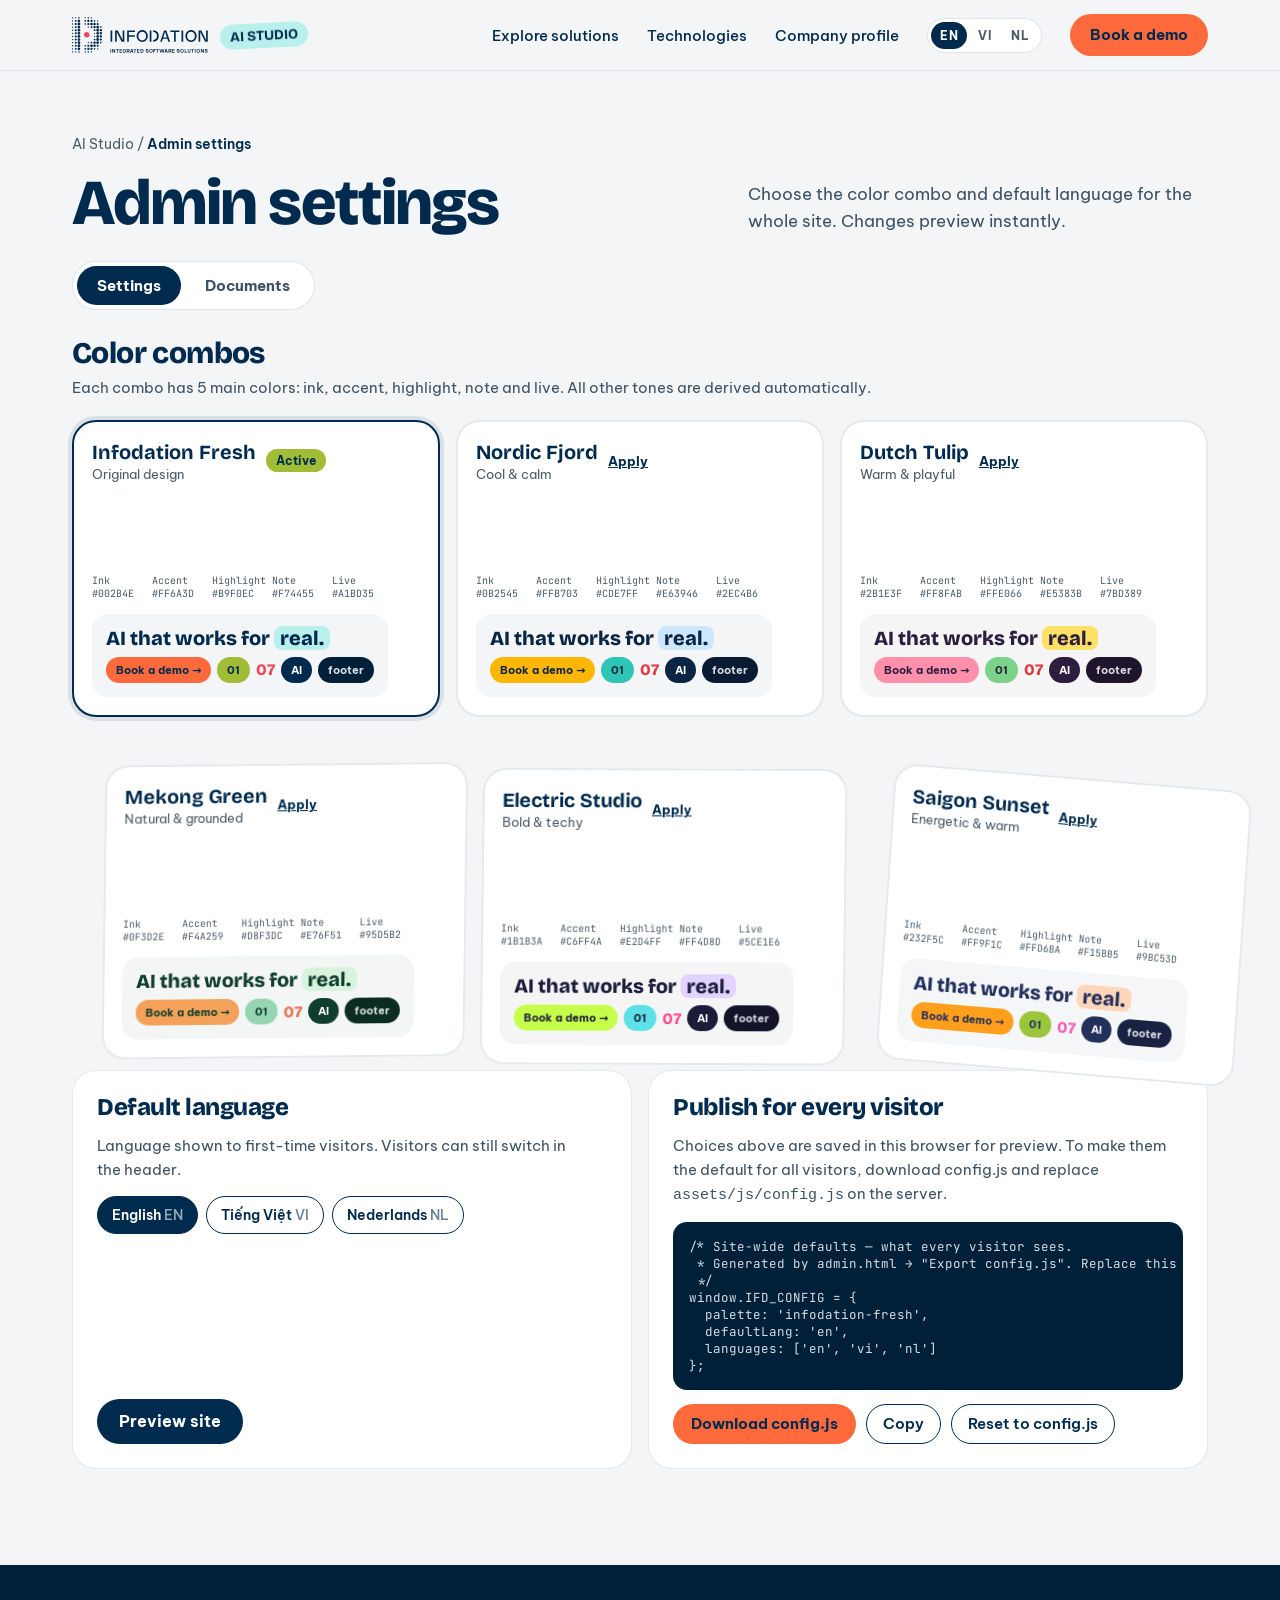
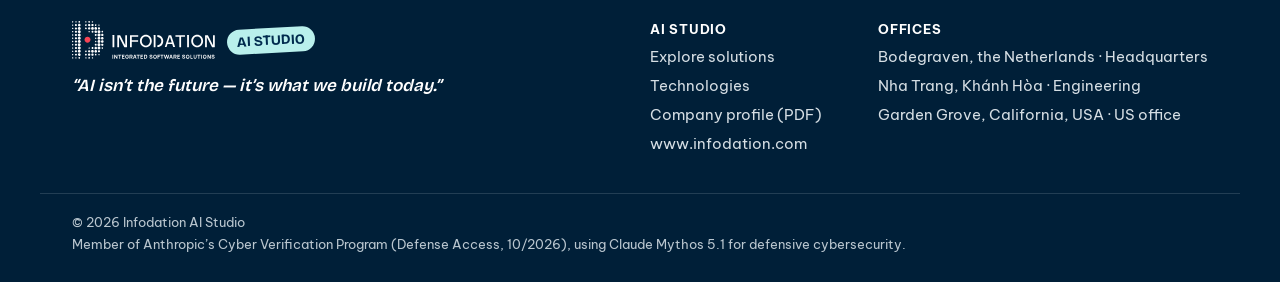
==== admin.html @ 7009d22e "Infodation AI Studio website Static multi-page site built from the Redesign 3 design: home, solution" ====
<!DOCTYPE html>
<html lang="en" data-root="">
<head>
<meta charset="utf-8">
<meta name="viewport" content="width=device-width, initial-scale=1">
<meta name="robots" content="noindex, nofollow">
<title data-i18n="meta.admin">Admin settings — Infodation AI Studio</title>
<link rel="preconnect" href="https://fonts.googleapis.com">
<link rel="preconnect" href="https://fonts.gstatic.com" crossorigin>
<link rel="stylesheet" href="https://fonts.googleapis.com/css2?family=Be+Vietnam+Pro:wght@400;500;600;700&family=Bricolage+Grotesque:opsz,wght@12..96,400;12..96,600;12..96,700;12..96,800&family=JetBrains+Mono:wght@500;700&display=swap">
<link rel="stylesheet" href="assets/css/main.css">
<script src="assets/js/palettes.js"></script>
<script src="assets/js/config.js"></script>
<script src="assets/js/theme.js"></script>
</head>
<body>
<div class="page">
<div data-layout="header"></div>

<main id="main">
<section class="wrap m-head">
  <nav class="crumb" aria-label="Breadcrumb"><a href="index.html">AI Studio</a> / <b data-i18n="admin.crumb"></b></nav>
  <div class="sec-head" style="gap:20px 48px">
    <h1 class="m-h1" data-i18n="admin.title"></h1>
    <p class="lead" style="max-width:460px" data-i18n="admin.lead"></p>
  </div>
  <div class="admin-tabs" role="tablist" data-i18n-attr="aria-label:admin.title">
    <button type="button" role="tab" id="tab-settings" aria-controls="panel-settings" data-tab="settings" data-i18n="admin.tabSettings"></button>
    <button type="button" role="tab" id="tab-documents" aria-controls="panel-documents" data-tab="documents" data-i18n="admin.tabDocs"></button>
  </div>
</section>

<div role="tabpanel" id="panel-settings" aria-labelledby="tab-settings">
<section class="wrap" style="display:flex;flex-direction:column;gap:20px;padding-bottom:40px">
  <div style="display:flex;flex-direction:column;gap:6px">
    <h2 class="h2-sm" style="font-size:30px" data-i18n="admin.palH"></h2>
    <p class="lead" style="font-size:15px" data-i18n="admin.palX"></p>
  </div>
  <div class="admin-grid" role="radiogroup" id="palettes" data-i18n-attr="aria-label:admin.palH"></div>
</section>

<section class="wrap" style="display:grid;grid-template-columns:repeat(auto-fit,minmax(320px,1fr));gap:16px;padding-bottom:96px">
  <div class="admin-box">
    <h2 class="h2-sm" style="font-size:24px" data-i18n="admin.langH"></h2>
    <p class="lead" style="font-size:15px" data-i18n="admin.langX"></p>
    <div class="filters" role="radiogroup" id="langs"></div>
    <a href="index.html" class="btn btn-ink btn-md" style="align-self:flex-start;margin-top:auto" data-i18n="admin.preview"></a>
  </div>
  <div class="admin-box">
    <h2 class="h2-sm" style="font-size:24px" data-i18n="admin.pubH"></h2>
    <p class="lead" style="font-size:15px" data-i18n="admin.pubX"></p>
    <pre id="cfg"></pre>
    <div class="row" style="gap:10px">
      <button type="button" class="btn btn-accent btn-sm" id="dl" data-i18n="admin.download"></button>
      <button type="button" class="btn btn-outline btn-sm" style="padding:10px 16px" id="copy" data-i18n="admin.copy"></button>
      <button type="button" class="btn btn-outline btn-sm" style="padding:10px 16px" id="reset" data-i18n="admin.reset"></button>
    </div>
  </div>
</section>
</div>

<div role="tabpanel" id="panel-documents" aria-labelledby="tab-documents" hidden>
<section class="wrap" style="display:flex;flex-direction:column;gap:20px;padding-bottom:96px">
  <div style="display:flex;flex-wrap:wrap;gap:16px 40px;align-items:flex-end;justify-content:space-between">
    <div style="display:flex;flex-direction:column;gap:6px;flex:1 1 420px">
      <h2 class="h2-sm" style="font-size:30px" data-i18n="admin.docsH"></h2>
      <p class="lead" style="font-size:15px" data-i18n="admin.docsX"></p>
    </div>
    <div class="admin-key">
      <label><span data-i18n="admin.keyL"></span><input type="password" id="admin-key" autocomplete="off" data-i18n-attr="placeholder:admin.keyHelp"></label>
      <span class="key-status" id="srv-status" role="status" aria-live="polite"></span>
    </div>
  </div>
  <div class="doc-groups" id="doc-groups"></div>
</section>
</div>
</main>

<div data-layout="footer"></div>
<div class="toast" id="toast" role="status" aria-live="polite"></div>
</div>

<script src="assets/js/i18n/en.js"></script>
<script src="assets/js/i18n/vi.js"></script>
<script src="assets/js/i18n/nl.js"></script>
<script src="assets/js/i18n.js"></script>
<script src="assets/js/data/solutions.js"></script>
<script src="assets/js/docs.js"></script>
<script src="assets/js/layout.js"></script>
<script src="assets/js/motion.js"></script>
<script src="assets/js/pages/admin.js"></script>
<script src="assets/js/pages/admin-docs.js"></script>
<script src="assets/js/app.js"></script>
</body>
</html>
---- assets/css/main.css ----
/* Infodation AI Studio — styles transcribed from "Redesign 3".
 * Colors come from CSS variables set by theme.js (defaults below = original design).
 */
:root {
  --ink: #002B4E; --ink-rgb: 0,43,78; --accent: #FF6A3D; --pop: #B9F0EC; --note: #F74455; --live: #A1BD35;
  --bg: #F3F5F7; --surface: #FFFFFF; --ink-deep: #001F38;
  --text-2: #3D5263; --text-3: #4A5B68; --pop-text: #24485F;
  --on-ink-1: #D5DEE4; --on-ink-2: #C9D3DA; --on-ink-3: #B9C6CF; --chip: #E6EBEF; --client: #5A6B78;
  --line: rgba(var(--ink-rgb), .10);
  --line-2: rgba(var(--ink-rgb), .12);
  --line-3: rgba(var(--ink-rgb), .08);
  --shadow: 0 18px 40px rgba(var(--ink-rgb), .14);
  /* blueprint (solution pages) */
  --bp: #0E1A27; --bp-2: #13202E; --bp-text: #EAF0F6; --bp-m1: #C3CFDB; --bp-m2: #A7B6C6; --bp-m3: #7F93A8;
  --amber: #F5B13D; --blue: #3D63FF; --rust: #C2451F; --bp-grid: rgba(140,175,220,.07); --bp-line: rgba(140,175,220,.28);
  --f-display: 'Bricolage Grotesque', system-ui, sans-serif;
  --f-body: 'Be Vietnam Pro', system-ui, sans-serif;
  --f-mono: 'JetBrains Mono', ui-monospace, monospace;
}

*, *::before, *::after { box-sizing: border-box; }
html { scroll-behavior: smooth; -webkit-text-size-adjust: 100%; }
body { margin: 0; background: var(--bg); color: var(--ink); font-family: var(--f-body); min-height: 100vh; }
body.bp-page { background: var(--bp); }
img { max-width: 100%; }
[hidden] { display: none !important; }
[id] { scroll-margin-top: 88px; }
h1, h2, h3 { text-wrap: balance; }
p, span, strong, li { text-wrap: pretty; }
a { color: var(--ink); }
a:hover { color: var(--ink-deep); }
a:focus-visible, button:focus-visible, input:focus-visible, select:focus-visible, textarea:focus-visible {
  outline: 2.5px solid var(--accent); outline-offset: 3px; border-radius: 10px;
}
.sr-only { position: absolute; width: 1px; height: 1px; overflow: hidden; clip: rect(0 0 0 0); white-space: nowrap; }
.skip { position: absolute; left: 16px; top: -60px; z-index: 100; background: var(--accent); color: var(--ink); padding: 10px 16px; border-radius: 999px; font-weight: 700; text-decoration: none; }
.skip:focus { top: 12px; }

.page { font-family: var(--f-body); color: var(--ink); background: var(--bg); min-height: 100vh; overflow-x: clip; }
.wrap { max-width: 1200px; margin: 0 auto; padding-left: 32px; padding-right: 32px; }
.display { font-family: var(--f-display); }
.mono { font-family: var(--f-mono); }

/* ---------- type ---------- */
.h1 { margin: 0; font-family: var(--f-display); font-weight: 800; font-size: clamp(42px, 5.2vw, 66px); line-height: 1; letter-spacing: -.03em; }
.h2 { margin: 0; font-family: var(--f-display); font-weight: 800; font-size: clamp(34px, 4vw, 52px); line-height: 1.04; letter-spacing: -.025em; }
.h2-sm { margin: 0; font-family: var(--f-display); font-weight: 800; font-size: clamp(30px, 3.4vw, 44px); line-height: 1.06; letter-spacing: -.02em; }
.lead { margin: 0; font-size: 17px; line-height: 1.6; color: var(--text-2); }
.eyebrow { font-size: 13px; font-weight: 700; letter-spacing: .08em; text-transform: uppercase; color: var(--text-3); }
.hl { background: var(--pop); padding: 0 10px; border-radius: 12px; -webkit-box-decoration-break: clone; box-decoration-break: clone; }
.hl-hero { background: var(--pop); padding: 0 12px; border-radius: 14px; display: inline-block; rotate: -1.5deg; }
.c-pop { color: var(--pop); }
.c-accent { color: var(--accent); }

/* ---------- buttons ---------- */
.btn { text-decoration: none; font-weight: 700; border-radius: 999px; display: inline-flex; align-items: center; gap: 10px; transition: transform .2s ease, translate .2s ease, rotate .2s ease; border: 0; cursor: pointer; font-family: inherit; line-height: 1.2; }
.btn:hover { translate: 0 -2px; rotate: -1deg; }
.btn-accent { background: var(--accent); color: var(--ink); }
.btn-accent:hover { color: var(--ink); }
.btn-ink { background: var(--ink); color: #FFFFFF; }
.btn-ink:hover { color: #FFFFFF; }
.btn-live { background: var(--live); color: var(--ink); }
.btn-white { background: #FFFFFF; color: var(--bp); }
.btn-outline { color: var(--ink); font-weight: 600; border: 1.5px solid var(--ink); background: transparent; }
.btn-ghost { color: #FFFFFF; font-weight: 600; border: 1.5px solid rgba(255,255,255,.5); background: transparent; }
.btn-ghost:hover { color: #FFFFFF; }
.btn-lg { font-size: 17px; padding: 16px 28px; }
.btn-outline.btn-lg { padding: 15px 26px; }
.btn-md { font-size: 16px; padding: 13px 22px; }
.btn-sm { font-size: 15px; padding: 11px 18px; }
.btn-ghost.btn-sm { padding: 10px 16px; }
.btn-nav { font-size: 15px; padding: 12px 20px; }

/* ---------- header ---------- */
.site-header { position: sticky; top: 0; z-index: 30; background: rgba(243,245,247,.92); background: color-mix(in srgb, var(--bg) 92%, transparent); border-bottom: 1px solid var(--line); -webkit-backdrop-filter: blur(10px); backdrop-filter: blur(10px); }
.site-header .bar { display: flex; flex-wrap: wrap; align-items: center; justify-content: space-between; gap: 16px; padding-top: 14px; padding-bottom: 14px; }
.brand { display: flex; align-items: center; gap: 12px; text-decoration: none; }
.brand img { height: 36px; width: auto; display: block; }
.studio-tag { font-family: var(--f-display); font-weight: 700; font-size: 14px; color: var(--ink); background: var(--pop); padding: 4px 10px; border-radius: 999px; rotate: -3deg; display: inline-block; white-space: nowrap; }
.footer .studio-tag, .bp-header .studio-tag { color: #002B4E; background: #B9F0EC; }
.main-nav { display: flex; flex-wrap: wrap; align-items: center; gap: 28px; font-size: 15px; font-weight: 500; }
.main-nav > a:not(.btn) { text-decoration: none; }
.main-nav > a[aria-current="page"], .main-nav > a[aria-current="location"] { font-weight: 700; border-bottom: 2px solid var(--accent); padding-bottom: 2px; }
.lang { display: inline-flex; align-items: center; gap: 2px; padding: 3px; border-radius: 999px; border: 1.5px solid var(--line-2); background: var(--surface); }
.lang button { font: inherit; font-size: 12px; font-weight: 700; letter-spacing: .04em; border: 0; background: transparent; color: var(--text-3); padding: 6px 9px; border-radius: 999px; cursor: pointer; }
.lang button[aria-pressed="true"] { background: var(--ink); color: #FFFFFF; }
.menu-btn { display: none; font: inherit; font-weight: 700; font-size: 14px; border: 1.5px solid var(--ink); border-radius: 999px; background: transparent; color: var(--ink); padding: 9px 14px; cursor: pointer; }

/* blueprint header */
.bp-header { background: rgba(14,26,39,.94); border-bottom: 1px solid rgba(140,175,220,.16); }
.bp-header .brand img { height: 34px; }
.bp-header .main-nav { gap: 26px; }
.bp-header .main-nav > a:not(.btn) { color: var(--bp-text); }
.bp-header .main-nav > a.back { color: var(--bp-m1); }
.bp-header .btn-accent { color: var(--bp); }
.bp-header .lang { background: transparent; border-color: rgba(255,255,255,.25); }
.bp-header .lang button { color: var(--bp-m1); }
.bp-header .lang button[aria-pressed="true"] { background: #FFFFFF; color: var(--bp); }
.bp-header .menu-btn { color: #FFFFFF; border-color: rgba(255,255,255,.5); }

@media (max-width: 920px) {
  .menu-btn { display: inline-flex; }
  .main-nav { display: none; width: 100%; flex-direction: column; align-items: flex-start; gap: 16px; padding: 8px 0 12px; }
  .site-header.open .main-nav { display: flex; }
}

/* ---------- hero (home) ---------- */
.hero { display: flex; flex-wrap: wrap; gap: 56px; align-items: center; padding-top: 72px; padding-bottom: 64px; }
.hero-copy { flex: 1 1 520px; min-width: 0; display: flex; flex-direction: column; gap: 28px; }
.badge { display: inline-flex; align-self: flex-start; align-items: center; gap: 10px; border: 1.5px solid var(--ink); border-radius: 999px; padding: 6px 14px 6px 8px; font-size: 14px; font-weight: 600; }
.dot { width: 10px; height: 10px; border-radius: 999px; display: inline-block; flex: none; }
.badge .dot { background: var(--note); margin-left: 4px; }
.hero-lead { margin: 0; font-size: 20px; line-height: 1.55; max-width: 540px; color: var(--text-2); }
.row { display: flex; flex-wrap: wrap; gap: 14px; align-items: center; }
.stats { display: flex; flex-wrap: wrap; gap: 36px; padding-top: 12px; }
.stat-v { font-family: var(--f-display); font-weight: 800; font-size: 34px; }
.stat-l { font-size: 14px; color: var(--text-3); }

.stack { flex: 1 1 440px; min-width: 0; position: relative; height: 580px; perspective: 1400px; }
.stack-inner { position: absolute; inset: 0; transform-style: preserve-3d; }
.scard { position: absolute; width: 62%; min-width: 230px; text-decoration: none; border-radius: 24px; padding: 20px 22px; box-shadow: var(--shadow); display: flex; flex-direction: column; gap: 10px; color: var(--ink); background: var(--surface); border: 1px solid var(--line); transition: box-shadow .25s ease; }
.scard:hover { box-shadow: 0 30px 60px rgba(var(--ink-rgb), .22); }
.scard.c1 { top: 0; right: 0; rotate: 3deg; z-index: 1; }
.scard.c2 { top: 138px; left: 0; rotate: -4deg; z-index: 2; background: var(--pop); border: 0; }
.scard.c3 { top: 264px; right: 4%; rotate: 2deg; z-index: 3; }
.scard.c4 { top: 384px; left: 6%; rotate: -2deg; z-index: 4; background: var(--ink); color: #FFFFFF; border: 0; }
.scard.c4:hover { color: #FFFFFF; }
.scard-top { display: flex; justify-content: space-between; align-items: center; gap: 10px; font-size: 12px; font-weight: 700; letter-spacing: .06em; text-transform: uppercase; color: var(--text-3); }
.c2 .scard-top, .c2 .scard-lab { color: var(--pop-text); }
.c4 .scard-top, .c4 .scard-lab { color: var(--on-ink-2); }
.scard-status { display: inline-flex; align-items: center; gap: 6px; }
.scard-status .dot { width: 8px; height: 8px; background: var(--live); }
.scard-status .dot.ring { background: transparent; border: 2px solid var(--live); }
.scard-name { font-family: var(--f-display); font-weight: 700; font-size: 21px; line-height: 1.15; }
.scard-metric { display: flex; flex-wrap: wrap; align-items: baseline; gap: 2px 10px; }
.scard-v { font-family: var(--f-display); font-weight: 800; font-size: 30px; white-space: nowrap; }
.scard-lab { font-size: 13px; color: var(--text-3); }
.stack-more { position: absolute; bottom: 8px; right: 6%; z-index: 5; rotate: 3deg; }

/* ---------- marquee ---------- */
.mq { overflow: hidden; background: var(--live); color: var(--ink); padding: 20px 0; transform-origin: 50% 0; }
.mq-track { display: flex; width: max-content; animation: mq 38s linear infinite; }
.mq:hover .mq-track { animation-play-state: paused; }
.mq-set { display: flex; align-items: center; gap: 32px; padding-right: 32px; font-family: var(--f-display); font-weight: 600; font-size: 24px; white-space: nowrap; }
.mq-set .dot { background: var(--ink); }
@keyframes mq { to { transform: translateX(-50%); } }

/* ---------- sections ---------- */
.sec { padding-top: 112px; padding-bottom: 112px; display: flex; flex-direction: column; gap: 48px; }
.sec-head { display: flex; flex-wrap: wrap; gap: 24px 48px; align-items: flex-end; justify-content: space-between; }
.sec-head > .h2 { flex: 1 1 560px; }
.sec-head > .lead { flex: 1 1 320px; max-width: 380px; }
.sec-head > .lead strong { color: var(--ink); display: block; margin-top: 10px; }
.band-white { background: var(--surface); border-top: 1px solid var(--line-3); border-bottom: 1px solid var(--line-3); }

.grid-cards { display: grid; grid-template-columns: repeat(auto-fit, minmax(300px, 1fr)); gap: 16px; }
.grid-fill { display: grid; grid-template-columns: repeat(auto-fill, minmax(300px, 1fr)); gap: 16px; }

/* featured card */
.featured { grid-column: 1 / -1; background: var(--ink); color: #FFFFFF; border-radius: 32px; padding: 36px; display: flex; flex-wrap: wrap; gap: 32px 48px; align-items: center; position: relative; }
.featured-copy { flex: 1 1 340px; display: flex; flex-direction: column; gap: 14px; }
.meta { display: flex; flex-wrap: wrap; gap: 10px; align-items: center; font-size: 12px; font-weight: 700; letter-spacing: .06em; text-transform: uppercase; color: var(--text-3); }
.featured .meta { color: var(--on-ink-2); }
.num { font-family: var(--f-display); font-weight: 800; font-size: 20px; color: var(--note); letter-spacing: 0; }
.pill-live { background: var(--live); color: var(--ink); padding: 4px 10px; border-radius: 999px; }
.featured h3 { margin: 0; font-family: var(--f-display); font-weight: 800; font-size: 44px; line-height: 1; }
.featured p { margin: 0; font-size: 17px; line-height: 1.5; color: var(--on-ink-1); }
.featured p strong { color: #FFFFFF; display: block; margin-top: 6px; }
.featured .link-light { color: #FFFFFF; font-weight: 600; font-size: 15px; }
.featured-stats { flex: 1 1 440px; display: grid; grid-template-columns: repeat(3, minmax(0, 1fr)); gap: 10px; transform-style: preserve-3d; }
.fstat { background: rgba(255,255,255,.08); border-radius: 18px; padding: 18px 16px; display: flex; flex-direction: column; gap: 6px; }
.fstat-v { font-family: var(--f-display); font-weight: 800; font-size: 30px; white-space: nowrap; }
.fstat-l { font-size: 13px; line-height: 1.4; color: var(--on-ink-2); }

/* solution card */
.card { background: var(--surface); color: var(--ink); border: 1px solid var(--line); border-radius: 24px; padding: 24px; display: flex; flex-direction: column; gap: 10px; min-height: 230px; position: relative; text-decoration: none; }
.card.tall { min-height: 250px; }
.card.dark { background: var(--ink); color: #FFFFFF; }
.card.dark .meta, .card.dark .card-pain, .card.dark .chip-lab, .card.dark .pending { color: var(--on-ink-2); }
.card h2, .card h3 { margin: 0; font-family: var(--f-display); font-weight: 800; font-size: 23px; line-height: 1.15; }
.card-pain { margin: 0; font-size: 15px; line-height: 1.5; color: var(--text-2); }
.card-foot { margin-top: auto; padding-top: 14px; border-top: 1px solid var(--line-3); display: flex; flex-wrap: wrap; justify-content: space-between; align-items: center; gap: 10px; }
.card.dark .card-foot { border-top-color: rgba(255,255,255,.14); }
.chip { display: inline-flex; align-items: baseline; gap: 6px; background: var(--bg); border-radius: 999px; padding: 6px 12px; }
.card.dark .chip { background: rgba(255,255,255,.10); }
.chip strong { font-family: var(--f-display); font-size: 17px; white-space: nowrap; }
.chip-lab { font-size: 12px; color: var(--text-3); }
.pending { font-size: 13px; color: var(--text-3); }
.card-cta { font-weight: 700; font-size: 15px; text-decoration: none; color: inherit; }
.card.dark .card-cta, .card.dark .card-cta:hover { color: #FFFFFF; }
.card-link::after { content: ''; position: absolute; inset: 0; border-radius: inherit; }

.lift { transition: translate .25s ease, rotate .25s ease, box-shadow .25s ease; }
.lift:hover { translate: 0 -4px; rotate: -.4deg; box-shadow: 0 16px 32px rgba(var(--ink-rgb), .12); }

.bar-cta { display: flex; flex-wrap: wrap; justify-content: space-between; align-items: center; gap: 16px; background: var(--surface); border: 1px solid var(--line); border-radius: 24px; padding: 22px 26px; }
.bar-cta > span { font-size: 17px; }

/* how we work */
.offices { display: flex; flex-wrap: wrap; justify-content: center; gap: 12px; margin-bottom: -24px; perspective: 1200px; }
.office { display: flex; align-items: center; gap: 10px; background: var(--surface); border: 1px solid var(--line); border-radius: 16px; padding: 12px 16px; }
.office-n { font-weight: 700; font-size: 15px; }
.office-s { font-size: 13px; color: var(--text-3); }
.steps { list-style: none; margin: 0; padding: 0; display: grid; grid-template-columns: repeat(auto-fit, minmax(240px, 1fr)); gap: 16px; }
.step { background: var(--bg); border-radius: 24px; padding: 26px; display: flex; flex-direction: column; gap: 12px; }
.step-top { display: flex; justify-content: space-between; align-items: center; }
.step-n { width: 44px; height: 44px; border-radius: 999px; background: var(--live); color: var(--ink); font-family: var(--f-display); font-weight: 800; font-size: 18px; display: inline-flex; align-items: center; justify-content: center; }
.step-t { font-size: 13px; font-weight: 700; background: var(--chip); color: var(--ink); padding: 6px 12px; border-radius: 999px; }
.step-t.pop { background: var(--pop); }
.step h3 { margin: 0; font-family: var(--f-display); font-weight: 800; font-size: 26px; }
.step h3 span { font-weight: 500; font-size: 18px; color: var(--text-3); }
.step p { margin: 0; font-size: 15px; line-height: 1.55; color: var(--text-2); }

/* profile */
.profile-row { display: flex; flex-wrap: wrap; gap: 48px 64px; align-items: center; }
.profile-copy { flex: 1 1 520px; min-width: 0; display: flex; flex-direction: column; gap: 22px; }
.profile-copy > p { margin: 0; font-size: 18px; line-height: 1.6; color: var(--text-2); max-width: 540px; }
.partners { display: flex; flex-wrap: wrap; gap: 10px; }
.partner { background: var(--surface); border: 1px solid var(--line-2); border-radius: 999px; padding: 9px 16px; font-size: 14px; font-weight: 600; }
.doc-card { flex: 1 1 400px; min-width: 0; background: var(--ink); color: #FFFFFF; border-radius: 32px; padding: 32px; display: flex; flex-wrap: wrap; gap: 28px; align-items: center; perspective: 900px; }
.doc-cover { flex: 0 0 auto; display: block; border-radius: 10px; overflow: hidden; box-shadow: 0 18px 36px rgba(0,0,0,.35); rotate: -3deg; transform-origin: 0 50%; }
.doc-cover img { display: block; width: 170px; height: auto; }
.doc-copy { flex: 1 1 200px; display: flex; flex-direction: column; gap: 14px; }
.doc-title { font-family: var(--f-display); font-weight: 800; font-size: 26px; line-height: 1.1; }
.doc-text { font-size: 14px; line-height: 1.5; color: var(--on-ink-2); }
.team { margin: 0; display: flex; flex-direction: column; gap: 10px; perspective: 1600px; }
.team img { width: 100%; height: auto; aspect-ratio: 1889 / 839; object-fit: cover; border-radius: 32px; display: block; transform-origin: 50% 100%; }
.team figcaption { font-size: 14px; color: var(--text-3); }
.sub-block { display: flex; flex-direction: column; gap: 16px; border-top: 1px solid var(--line-2); padding-top: 28px; }
.certs { display: grid; grid-template-columns: repeat(auto-fit, minmax(200px, 1fr)); gap: 12px; perspective: 1000px; }
.cert { background: var(--surface); border: 1.5px solid rgba(var(--ink-rgb), .18); border-radius: 18px; padding: 16px 18px; display: flex; gap: 12px; align-items: center; }
.cert-n { font-weight: 700; font-size: 15px; }
.cert-s { font-size: 13px; color: var(--text-3); }
.clients { display: grid; grid-template-columns: repeat(5, minmax(0, 1fr)); gap: 1px; background: var(--line-2); border: 1px solid var(--line-2); border-radius: 20px; overflow: hidden; font-family: var(--f-display); font-weight: 700; font-size: 21px; color: var(--client); perspective: 900px; }
.clients > div { background: var(--bg); min-height: 88px; display: flex; align-items: center; justify-content: center; padding: 12px; text-align: center; transform-origin: 50% 0; backface-visibility: hidden; }
.clients > div.more { font-family: var(--f-body); font-weight: 600; font-size: 15px; color: var(--text-3); }
@media (max-width: 900px) { .clients { grid-template-columns: repeat(2, minmax(0, 1fr)); } }

/* vision band */
.vision { background: var(--accent); color: var(--ink); }
.vision .inner { padding-top: 112px; padding-bottom: 112px; display: flex; flex-wrap: wrap; gap: 48px 72px; align-items: center; }
.tagline { margin: 0; font-family: var(--f-display); font-weight: 800; font-size: clamp(48px, 7vw, 96px); line-height: .95; letter-spacing: -.035em; }
.vm { display: flex; flex-direction: column; gap: 8px; }
.vm-t { font-family: var(--f-display); font-weight: 800; font-size: 26px; }
.vm-x { font-size: 18px; line-height: 1.55; font-weight: 500; }

/* contact */
.contact { background: var(--ink); color: #FFFFFF; }
.contact .inner { padding-top: 112px; padding-bottom: 112px; display: flex; flex-wrap: wrap; gap: 56px; align-items: flex-start; }
.contact-copy { flex: 1 1 440px; display: flex; flex-direction: column; gap: 24px; }
.contact-copy .h2 { font-size: clamp(36px, 4vw, 54px); }
.contact-copy > p { margin: 0; font-size: 18px; line-height: 1.6; color: var(--on-ink-1); max-width: 480px; }
.contact-copy > p span { display: block; margin-top: 10px; }
.checks { list-style: none; margin: 0; padding: 0; display: flex; flex-direction: column; gap: 12px; font-size: 16px; }
.checks li { display: flex; gap: 12px; align-items: center; }
.reach { display: flex; flex-wrap: wrap; gap: 28px; padding-top: 16px; border-top: 1px solid rgba(255,255,255,.18); }
.reach-l { font-size: 13px; color: var(--on-ink-3); }
.reach a { color: #FFFFFF; font-weight: 600; font-size: 17px; text-decoration: none; }
.reach a:hover, .person a:hover { text-decoration: underline; }
.form { flex: 1 1 420px; background: var(--surface); color: var(--ink); border-radius: 28px; padding: 32px; display: flex; flex-direction: column; gap: 18px; }
.form h3 { margin: 0; font-family: var(--f-display); font-weight: 800; font-size: 26px; }
.form label { display: flex; flex-direction: column; gap: 6px; font-size: 14px; font-weight: 600; }
.form input, .form select, .form textarea { font: inherit; font-weight: 400; padding: 13px 14px; border-radius: 12px; border: 1.5px solid rgba(var(--ink-rgb), .25); background: var(--bg); color: var(--ink); width: 100%; }
.form textarea { resize: vertical; }
.form .btn { justify-content: center; font-size: 17px; padding: 16px 24px; }
.form-note { font-size: 14px; color: var(--text-3); text-align: center; }
.form-msg { font-size: 14px; font-weight: 600; border-radius: 12px; padding: 12px 14px; display: none; }
.form-msg.ok { display: block; background: color-mix(in srgb, var(--live) 25%, white); color: var(--ink); }
.form-msg.err { display: block; background: #FFE3DC; color: #8A2A12; }

/* footer */
.footer { background: var(--ink-deep); color: var(--on-ink-1); }
.footer .top { padding-top: 56px; padding-bottom: 40px; display: flex; flex-wrap: wrap; gap: 40px; justify-content: space-between; }
.footer .brandcol { flex: 1 1 280px; display: flex; flex-direction: column; gap: 16px; }
.footer .brandcol img { height: 38px; width: auto; display: block; }
.quote { margin: 0; font-family: var(--f-display); font-weight: 600; font-style: italic; font-size: 17px; color: #FFFFFF; }
.fcols { display: flex; flex-wrap: wrap; gap: 56px; font-size: 15px; }
.fcol { display: flex; flex-direction: column; gap: 10px; }
.fcol-h { font-size: 13px; font-weight: 700; letter-spacing: .06em; text-transform: uppercase; color: #FFFFFF; }
.fcol a { color: var(--on-ink-1); text-decoration: none; }
.fcol a:hover { color: #FFFFFF; }
.footer .bottom { padding-top: 20px; padding-bottom: 32px; border-top: 1px solid rgba(213,222,228,.16); font-size: 13px; color: var(--on-ink-3); display: flex; flex-direction: column; gap: 6px; }
.footer .bottom a { color: var(--on-ink-3); }

/* ---------- marketplace ---------- */
.m-head { padding-top: 64px; padding-bottom: 28px; display: flex; flex-direction: column; gap: 18px; }
.crumb { font-size: 14px; color: var(--text-3); }
.crumb a { color: var(--text-3); text-decoration: none; }
.crumb b { color: var(--ink); font-weight: 600; }
.m-h1 { margin: 0; font-family: var(--f-display); font-weight: 800; font-size: clamp(40px, 5vw, 64px); line-height: 1; letter-spacing: -.03em; }
.m-h1 .hl { padding: 0 12px; border-radius: 14px; }
.controls { position: sticky; top: 65px; z-index: 5; background: color-mix(in srgb, var(--bg) 95%, transparent); border-bottom: 1px solid var(--line-3); }
.controls .inner { padding-top: 16px; padding-bottom: 16px; display: flex; flex-wrap: wrap; gap: 14px; align-items: center; }
.search { flex: 1 1 280px; max-width: 360px; display: flex; align-items: center; gap: 10px; background: var(--surface); border: 1.5px solid rgba(var(--ink-rgb), .2); border-radius: 999px; padding: 0 16px; }
.search:has(input:focus-visible) { outline: 2.5px solid var(--accent); outline-offset: 3px; }
.search input { flex: 1; min-width: 0; font: inherit; font-size: 15px; border: 0; background: transparent; padding: 12px 0; color: var(--ink); }
.search input:focus { outline: none; }
.filters { display: flex; flex-wrap: wrap; gap: 8px; }
.filters button { font: inherit; font-weight: 600; font-size: 14px; padding: 9px 14px; border-radius: 999px; cursor: pointer; border: 1.5px solid var(--ink); background: var(--surface); color: var(--ink); transition: background .2s, color .2s; }
.filters button[aria-pressed="true"] { background: var(--ink); color: #FFFFFF; }
.filters button span { opacity: .6; font-weight: 500; }
.results { padding-top: 28px; padding-bottom: 96px; display: flex; flex-direction: column; gap: 20px; }
.result-count { font-size: 14px; color: var(--text-3); }
.empty { background: var(--surface); border: 1.5px dashed rgba(var(--ink-rgb), .25); border-radius: 24px; padding: 40px; display: flex; flex-direction: column; gap: 12px; align-items: flex-start; }
.empty b { font-family: var(--f-display); font-weight: 800; font-size: 24px; }
.empty span { font-size: 16px; color: var(--text-2); }
.custom-cta { margin-top: 24px; background: var(--ink); color: #FFFFFF; border-radius: 28px; padding: 36px; display: flex; flex-wrap: wrap; gap: 20px 40px; align-items: center; justify-content: space-between; }
.custom-cta b { font-family: var(--f-display); font-weight: 800; font-size: 30px; line-height: 1.1; display: block; }
.custom-cta span { font-size: 16px; line-height: 1.55; color: var(--on-ink-1); }

/* ---------- solution detail (blueprint) ---------- */
.bp { background-color: var(--bp); background-image: linear-gradient(var(--bp-grid) 1px, transparent 1px), linear-gradient(90deg, var(--bp-grid) 1px, transparent 1px); background-size: 32px 32px; color: var(--bp-text); }
.paper { background-color: var(--bg); background-image: linear-gradient(rgba(var(--ink-rgb), .04) 1px, transparent 1px), linear-gradient(90deg, rgba(var(--ink-rgb), .04) 1px, transparent 1px); background-size: 32px 32px; }
.sheet { border: 1px solid var(--bp-line); position: relative; }
.sheet-cols { display: flex; justify-content: space-around; border-bottom: 1px solid var(--bp-line); font-family: var(--f-mono); font-size: 11px; color: var(--bp-m3); padding: 4px 0; }
.d-hero { padding: 48px 48px 40px; display: flex; flex-wrap: wrap; gap: 48px; align-items: center; }
.d-copy { flex: 1 1 460px; min-width: 0; display: flex; flex-direction: column; gap: 22px; }
.d-crumb { font-family: var(--f-mono); font-size: 12px; color: var(--bp-m2); text-transform: uppercase; }
.d-crumb a { color: var(--bp-m2); text-decoration: none; }
.d-crumb b { color: var(--bp-text); font-weight: 500; }
.d-eyebrow { font-family: var(--f-mono); font-size: 13px; font-weight: 700; letter-spacing: .18em; color: var(--accent); text-transform: uppercase; }
.d-h1 { margin: 0; font-family: var(--f-display); font-weight: 800; font-size: clamp(56px, 7.5vw, 104px); line-height: .95; letter-spacing: -.03em; color: #FFFFFF; }
.d-h1.long { font-size: clamp(44px, 5.6vw, 80px); }
.d-sub { margin: 0; font-family: var(--f-display); font-weight: 600; font-size: 28px; line-height: 1.2; color: #FFFFFF; }
.d-lead { margin: 0; font-size: 18px; line-height: 1.6; color: var(--bp-m1); }
.d-tools { font-family: var(--f-mono); font-size: 14px; font-weight: 700; color: var(--amber); }
.bp .btn-accent, .bp-cta .btn-accent { color: var(--bp); }
.d-fig { flex: 1 1 460px; min-width: 0; margin: 0; perspective: 1200px; }
.d-fig svg { width: 100%; height: auto; display: block; overflow: visible; }
.title-block-wrap { display: flex; justify-content: flex-end; padding: 0 48px 32px; }
.title-block { display: grid; grid-template-columns: repeat(3, minmax(0, 1fr)); border: 1px solid rgba(140,175,220,.4); font-size: 13px; width: 100%; max-width: 520px; }
.title-block > div { padding: 10px 14px; }
.title-block > div + div { border-left: 1px solid rgba(140,175,220,.4); }
.tb-l { font-family: var(--f-mono); font-size: 10px; color: var(--bp-m3); }
.tb-v { color: #FFFFFF; font-weight: 600; }
.tb-v.acc { color: var(--accent); font-weight: 700; }

.d-sec { padding-top: 104px; padding-bottom: 104px; display: flex; flex-direction: column; gap: 44px; }
.d-label { font-family: var(--f-mono); font-size: 13px; font-weight: 700; letter-spacing: .12em; color: var(--rust); text-transform: uppercase; }
.bp .d-label, .d-label.amber { color: var(--amber); }
.d-head { display: flex; flex-wrap: wrap; gap: 24px 48px; align-items: flex-end; justify-content: space-between; }
.d-head > div { flex: 1 1 560px; display: flex; flex-direction: column; gap: 14px; }
.d-head > p { margin: 0; flex: 1 1 340px; max-width: 420px; font-size: 17px; line-height: 1.6; color: var(--text-2); }
.d-head > p span { display: block; margin-top: 10px; }
.bp .d-head > p { color: var(--bp-m2); font-size: 16px; }
.bp .h2 { color: #FFFFFF; }
.tasks { display: grid; grid-template-columns: repeat(auto-fit, minmax(250px, 1fr)); gap: 16px; perspective: 1400px; }
.task { background: var(--surface); border: 1px solid rgba(var(--ink-rgb), .14); border-radius: 6px; display: flex; flex-direction: column; }
.task-top { display: flex; justify-content: space-between; align-items: center; border-bottom: 1px solid rgba(var(--ink-rgb), .14); padding: 10px 16px; font-family: var(--f-mono); font-size: 11px; color: var(--text-3); }
.task-body { padding: 22px 20px 24px; display: flex; flex-direction: column; gap: 12px; }
.task-n { font-family: var(--f-display); font-weight: 800; font-size: 30px; color: var(--rust); }
.task h3 { margin: 0; font-family: var(--f-display); font-weight: 700; font-size: 21px; line-height: 1.2; }
.task p { margin: 0; font-size: 15px; line-height: 1.55; color: var(--text-2); }
.tailored { background: var(--surface); border-left: 5px solid var(--accent); padding: 18px 22px; font-size: 16px; line-height: 1.55; }
.tailored strong { font-family: var(--f-mono); font-size: 13px; letter-spacing: .08em; color: var(--rust); margin-right: 6px; }

.tabs { display: flex; flex-wrap: wrap; gap: 8px; }
.tabs button { font: inherit; font-weight: 600; font-size: 15px; padding: 11px 18px; border-radius: 999px; cursor: pointer; border: 1.5px solid rgba(255,255,255,.3); background: transparent; color: var(--bp-text); }
.tabs button[aria-selected="true"] { background: #FFFFFF; color: var(--bp); border-color: #FFFFFF; }
.ws { background: var(--bp-2); border: 1px solid rgba(140,175,220,.2); border-radius: 20px; overflow: hidden; }
.ws-head { display: flex; flex-wrap: wrap; justify-content: space-between; align-items: center; gap: 14px; padding: 18px 22px; border-bottom: 1px solid rgba(140,175,220,.16); }
.ws-title { font-weight: 700; font-size: 17px; color: #FFFFFF; }
.ws-sub { font-family: var(--f-mono); font-size: 11px; color: var(--bp-m3); }
.counts { display: flex; flex-wrap: wrap; gap: 8px; font-size: 13px; }
.counts span { background: rgba(255,255,255,.06); padding: 7px 12px; border-radius: 10px; }
.counts .c-pend { background: rgba(245,177,61,.14); color: #F5C66E; }
.counts .c-ok { background: rgba(127,212,155,.14); color: #8FDDA8; }
.counts .c-no { background: rgba(255,106,61,.14); color: #FF9B7A; }
.counts strong { color: inherit; }
.ws-grid { display: grid; grid-template-columns: 2.6fr .8fr 1.2fr 1.4fr; gap: 12px; align-items: center; padding: 14px 22px; border-bottom: 1px solid rgba(140,175,220,.08); }
.ws-grid.hd { padding: 10px 22px; font-family: var(--f-mono); font-size: 11px; color: var(--bp-m3); border-bottom-color: rgba(140,175,220,.12); }
.ws-task { font-size: 15px; color: #FFFFFF; }
.low { align-self: flex-start; font-size: 12px; font-weight: 600; color: #F5C66E; border: 1px solid rgba(245,177,61,.5); padding: 2px 8px; border-radius: 999px; }
.conf { display: flex; align-items: center; gap: 10px; }
.conf-bar { flex: 1; height: 6px; border-radius: 999px; background: rgba(255,255,255,.1); overflow: hidden; }
.conf-bar i { display: block; height: 100%; border-radius: 999px; transition: width .6s cubic-bezier(.2,.7,.2,1); }
.conf span, .ws-sheet { font-family: var(--f-mono); font-size: 13px; color: var(--bp-text); }
.ws-sheet { color: var(--bp-m1); }
.act { display: flex; gap: 8px; align-items: center; }
.b-ok { font: inherit; font-size: 13px; font-weight: 700; padding: 7px 12px; border-radius: 8px; border: 0; background: #7FD49B; color: var(--bp); cursor: pointer; }
.b-no { font: inherit; font-size: 13px; font-weight: 600; padding: 6px 11px; border-radius: 8px; border: 1px solid rgba(255,255,255,.3); background: transparent; color: var(--bp-text); cursor: pointer; }
.b-undo { font: inherit; font-size: 12px; padding: 4px 8px; border: 0; background: transparent; color: var(--bp-m3); cursor: pointer; text-decoration: underline; }
.st-ok { font-size: 13px; font-weight: 700; color: #8FDDA8; }
.st-no { font-size: 13px; font-weight: 700; color: #FF9B7A; }
.ws-foot { display: flex; flex-wrap: wrap; justify-content: space-between; align-items: center; gap: 14px; padding: 18px 22px; }
.ws-foot > span { font-size: 14px; color: var(--bp-m1); }
.ws-btn { font: inherit; font-weight: 700; font-size: 15px; padding: 12px 20px; border-radius: 999px; border: 0; background: var(--accent); color: var(--bp); cursor: pointer; }
.ws-btn[disabled] { opacity: .5; cursor: progress; }
.ws-pad { padding: 24px; display: flex; flex-wrap: wrap; gap: 28px; align-items: center; }
.ws-side { flex: 1 1 280px; display: flex; flex-direction: column; gap: 18px; }
.ws-big { font-family: var(--f-display); font-weight: 800; font-size: 30px; line-height: 1.1; color: #FFFFFF; }
.ws-side p { margin: 0; font-size: 14px; line-height: 1.6; color: var(--bp-m2); }
.ws-side label { display: flex; flex-direction: column; gap: 10px; font-size: 14px; color: var(--bp-m1); }
.ws-side label strong { color: var(--amber); }
.rng { width: 100%; accent-color: var(--amber); }
.ws-fig { flex: 1.4 1 420px; min-width: 0; margin: 0; }
.ws-fig svg { width: 100%; height: auto; display: block; }
.demo-foot { display: flex; flex-wrap: wrap; gap: 16px; align-items: center; justify-content: space-between; border-top: 1px solid rgba(140,175,220,.16); padding-top: 24px; }
.demo-foot > span { font-size: 17px; color: var(--bp-text); }
.ui-shot { margin: 0; background: var(--bp-2); border: 1px solid rgba(140,175,220,.2); border-radius: 20px; padding: 16px; display: flex; flex-direction: column; gap: 12px; }
.ui-shot img { width: 100%; height: auto; border-radius: 10px; display: block; }
.ui-shot figcaption { font-size: 14px; color: var(--bp-m2); }
.scroll-x { overflow-x: auto; }
.scroll-x > div { min-width: 760px; }

.proc { display: grid; grid-template-columns: repeat(auto-fit, minmax(260px, 1fr)); gap: 16px; perspective: 1400px; }
.proc > div { background: var(--bp); color: var(--bp-text); border-top: 5px solid var(--accent); padding: 26px; display: flex; flex-direction: column; gap: 10px; }
.proc > div:nth-child(2) { border-top-color: var(--amber); }
.proc > div:nth-child(3) { border-top-color: var(--blue); }
.proc-n { font-family: var(--f-display); font-weight: 800; font-size: 30px; color: #FFFFFF; }
.proc-t { font-family: var(--f-display); font-weight: 700; font-size: 22px; color: #FFFFFF; }
.proc-time { font-family: var(--f-mono); font-size: 13px; font-weight: 700; color: var(--amber); text-transform: uppercase; }
.proc-x { font-size: 15px; line-height: 1.55; color: var(--bp-m1); }
.res { display: grid; grid-template-columns: repeat(auto-fit, minmax(260px, 1fr)); gap: 16px; perspective: 1400px; }
.res > div { background: var(--accent); color: var(--bp); padding: 26px; display: flex; flex-direction: column; gap: 6px; }
.res-v { font-family: var(--f-display); font-weight: 800; font-size: 48px; line-height: 1; }
.res-l { font-size: 15px; font-weight: 600; }

.xp-wrap { padding-top: 104px; padding-bottom: 104px; display: flex; flex-wrap: wrap; gap: 56px; }
.xp-col { flex: 1 1 520px; min-width: 0; display: flex; flex-direction: column; gap: 20px; }
.xp-col.narrow { flex: 1 1 360px; }
.case { border: 1px solid rgba(var(--ink-rgb), .14); }
.case-h { display: flex; flex-wrap: wrap; justify-content: space-between; align-items: center; gap: 10px; background: var(--bp); color: #FFFFFF; padding: 14px 18px; }
.case-h > span:first-child { font-weight: 700; font-size: 17px; }
.case-tag { font-family: var(--f-mono); font-size: 11px; font-weight: 700; letter-spacing: .1em; background: var(--accent); color: var(--bp); padding: 5px 10px; text-transform: uppercase; }
.case-tag.out { background: transparent; border: 1px solid var(--amber); color: var(--amber); padding: 4px 10px; }
.case ul { margin: 0; padding: 16px 18px 18px 36px; display: flex; flex-direction: column; gap: 8px; font-size: 15px; line-height: 1.5; color: var(--text-2); }
.case p { margin: 0; padding: 16px 18px; font-size: 15px; line-height: 1.5; color: var(--text-2); }
.case strong { color: var(--ink); }
.small-note { font-size: 13px; color: var(--text-3); }
.secs { display: flex; flex-direction: column; gap: 12px; perspective: 1000px; }
.secs > div { background: var(--bg); border-top: 4px solid var(--accent); padding: 18px 20px; display: flex; flex-direction: column; gap: 6px; }
.secs > div:nth-child(2) { border-top-color: var(--amber); }
.secs > div:nth-child(3) { border-top-color: var(--blue); }
.secs strong { font-size: 16px; }
.secs span { font-size: 14px; line-height: 1.5; color: var(--text-2); }

.dl { border-radius: 28px; padding: 44px; display: flex; flex-wrap: wrap; gap: 44px; align-items: center; perspective: 1000px; }
.dl-cover { flex: 0 0 auto; display: block; rotate: -3deg; box-shadow: 0 22px 44px rgba(0,0,0,.45); border-radius: 6px; overflow: hidden; transform-origin: 0 50%; }
.dl-cover img { display: block; width: 220px; height: auto; }
.dl-cover.gen { width: 220px; aspect-ratio: 210 / 297; background: #FFFFFF; padding: 22px 18px; display: flex; flex-direction: column; gap: 10px; color: #002B4E; }
.dl-copy { flex: 1 1 380px; display: flex; flex-direction: column; gap: 16px; }
.dl-copy .h2 { font-size: clamp(30px, 3.6vw, 46px); line-height: 1.05; }
.dl-copy p { margin: 0; font-size: 16px; line-height: 1.6; color: var(--bp-m1); }
.dl-copy > a.more { font-size: 14px; color: #B9F0EC; }

.others { padding-top: 0; }
.bp-cta { background: var(--ink); color: #FFFFFF; }
.bp-cta .inner { padding-top: 104px; padding-bottom: 104px; display: flex; flex-wrap: wrap; gap: 56px; align-items: flex-start; }
.bp-cta .copy { flex: 1 1 460px; display: flex; flex-direction: column; gap: 24px; }
.bp-cta .h2 { font-size: clamp(36px, 4.4vw, 58px); line-height: 1.02; }
.bp-cta .copy > p { margin: 0; font-size: 18px; line-height: 1.6; color: var(--on-ink-1); }
.bp-cta .copy > p span { display: block; margin-top: 10px; }
.people { display: flex; flex-wrap: wrap; gap: 20px; }
.person { flex: 1 1 220px; border-left: 3px solid var(--accent); padding-left: 16px; display: flex; flex-direction: column; gap: 4px; }
.person .role { font-family: var(--f-mono); font-size: 11px; font-weight: 700; letter-spacing: .1em; color: var(--amber); }
.person b { font-size: 17px; }
.person a { color: var(--on-ink-1); font-size: 15px; text-decoration: none; }
.bp-cta .form { flex: 1 1 400px; border-radius: 24px; padding: 30px; gap: 16px; }
.bp-cta .form h3 { font-size: 24px; }
.bp-cta .form input, .bp-cta .form select { padding: 12px 14px; border-radius: 10px; }
.bp-cta .form .btn { font-size: 16px; padding: 15px 22px; color: var(--bp); }
.bp-cta .form-note { font-size: 13px; text-align: left; }

/* demo helpers (non-IntelliCAD solutions) */
.doc-mock { flex: 1 1 300px; background: #FFFFFF; color: #1d2b38; border-radius: 8px; padding: 22px; font-size: 13px; position: relative; min-height: 340px; box-shadow: 0 18px 40px rgba(0,0,0,.35); }
.doc-mock .f { position: relative; border-radius: 4px; padding: 2px 4px; margin: 0 -4px; transition: background .3s, box-shadow .3s; }
.doc-mock .f.hit { background: rgba(255,106,61,.14); box-shadow: 0 0 0 1.5px var(--accent); }
.doc-mock .dm-h { display: flex; justify-content: space-between; gap: 10px; margin-bottom: 16px; }
.doc-mock table { width: 100%; border-collapse: collapse; margin: 14px 0; }
.doc-mock td, .doc-mock th { text-align: left; padding: 5px 0; border-bottom: 1px solid #e3e8ec; font-weight: 400; }
.doc-mock th { font-size: 11px; color: #6b7c89; text-transform: uppercase; }
.fields { flex: 1.2 1 340px; min-width: 0; display: flex; flex-direction: column; }
.fields .ws-grid { grid-template-columns: 1.1fr 1.6fr 1.2fr; }
.fields .val { font-family: var(--f-mono); font-size: 13px; color: #FFFFFF; min-height: 1em; }
.chat { flex: 1.4 1 420px; min-width: 0; display: flex; flex-direction: column; gap: 10px; min-height: 320px; }
.bubble { max-width: 80%; padding: 12px 16px; border-radius: 18px; font-size: 15px; line-height: 1.45; }
.bubble.caller { align-self: flex-start; background: rgba(255,255,255,.08); color: var(--bp-text); border-bottom-left-radius: 6px; }
.bubble.bot { align-self: flex-end; background: var(--accent); color: var(--bp); border-bottom-right-radius: 6px; font-weight: 500; }
.bubble small { display: block; font-family: var(--f-mono); font-size: 10px; opacity: .7; margin-bottom: 4px; letter-spacing: .08em; }
.wave { display: flex; align-items: center; gap: 3px; height: 40px; }
.wave i { width: 4px; border-radius: 4px; background: var(--amber); height: 20%; transition: height .15s; }
.booked { border: 1px dashed rgba(127,212,155,.6); border-radius: 14px; padding: 14px 16px; color: #8FDDA8; font-size: 14px; display: none; }
.booked.on { display: block; }
.tray { width: 100%; height: auto; display: block; border-radius: 50%; }
.kpis { display: flex; flex-wrap: wrap; gap: 10px; }
.kpis > div { flex: 1 1 120px; background: rgba(255,255,255,.06); border-radius: 12px; padding: 12px 14px; display: flex; flex-direction: column; gap: 4px; }
.kpis b { font-family: var(--f-display); font-size: 26px; color: #FFFFFF; font-weight: 800; }
.kpis span { font-size: 12px; color: var(--bp-m2); }
.seg { display: inline-flex; gap: 6px; flex-wrap: wrap; }
.seg button { font: inherit; font-size: 13px; font-weight: 600; padding: 7px 12px; border-radius: 999px; border: 1px solid rgba(255,255,255,.3); background: transparent; color: var(--bp-text); cursor: pointer; }
.seg button[aria-pressed="true"] { background: var(--amber); color: var(--bp); border-color: var(--amber); }
.flow { display: grid; grid-template-columns: repeat(auto-fit, minmax(150px, 1fr)); gap: 10px; flex: 1 1 100%; }
.flow > div { border: 1px solid rgba(140,175,220,.25); border-radius: 12px; padding: 14px; display: flex; flex-direction: column; gap: 6px; transition: background .3s, border-color .3s; }
.flow > div.on { border-color: #7FD49B; background: rgba(127,212,155,.08); }
.flow > div.warn { border-color: var(--amber); background: rgba(245,177,61,.1); }
.flow b { font-size: 14px; color: #FFFFFF; }
.flow span { font-family: var(--f-mono); font-size: 11px; color: var(--bp-m3); }
.log { font-family: var(--f-mono); font-size: 12px; color: var(--bp-m1); background: rgba(0,0,0,.25); border-radius: 12px; padding: 14px; min-height: 140px; flex: 1 1 100%; display: flex; flex-direction: column; gap: 4px; }
.log .w { color: #F5C66E; }
.log .k { color: #8FDDA8; }

/* ---------- 3D motion ---------- */
[data-tilt] { transform-style: preserve-3d; }
.glare { position: absolute; inset: 0; border-radius: inherit; pointer-events: none; opacity: 0; transition: opacity .35s ease; background: radial-gradient(circle at var(--gx, 50%) var(--gy, 50%), rgba(255,255,255,.38), rgba(255,255,255,0) 55%); mix-blend-mode: soft-light; }
[data-tilt]:hover > .glare { opacity: 1; }
.w3 { display: inline-block; white-space: pre; }
.w3-wrap { display: inline-block; }
.has-split { perspective: 900px; }
.asm-stage { perspective: 1400px; }

@keyframes introIn {
  from { opacity: 0; transform: translate3d(0, 46px, -140px) rotateX(38deg); }
  to { opacity: 1; transform: none; }
}
.intro { animation: introIn 1s cubic-bezier(.2,.75,.2,1) both; animation-delay: calc(var(--i, 0) * 70ms + 80ms); transform-origin: 50% 100%; }

/* blueprint line drawing */
.draw > [pathLength], polyline.draw { stroke-dasharray: 1; stroke-dashoffset: 1; animation: drawIn 1.6s .35s cubic-bezier(.5,0,.2,1) forwards; }
@keyframes drawIn { to { stroke-dashoffset: 0; } }

@media (prefers-reduced-motion: reduce) {
  .draw > [pathLength], polyline.draw { animation: none; stroke-dashoffset: 0; }
  html { scroll-behavior: auto; }
  .mq-track { animation: none; }
  .lift, .btn { transition: none; }
  .intro { animation: none; }
}

/* ---------- admin ---------- */
.admin-grid { display: grid; grid-template-columns: repeat(auto-fill, minmax(320px, 1fr)); gap: 16px; }
.pal { background: var(--surface); border: 2px solid var(--line); border-radius: 24px; padding: 18px; display: flex; flex-direction: column; gap: 14px; cursor: pointer; text-align: left; font: inherit; color: var(--ink); transition: border-color .2s, translate .2s; }
.pal:hover { translate: 0 -3px; }
.pal[aria-checked="true"] { border-color: var(--ink); box-shadow: 0 0 0 4px rgba(var(--ink-rgb), .1); }
.sw { display: grid; grid-template-columns: repeat(5, 1fr); gap: 6px; }
.sw i { height: 64px; border-radius: 14px; display: block; }
.sw-l { display: grid; grid-template-columns: repeat(5, 1fr); gap: 6px; font-family: var(--f-mono); font-size: 10px; color: var(--text-3); }
.mini { border-radius: 16px; padding: 14px; display: flex; flex-direction: column; gap: 8px; }
.mini b { font-family: var(--f-display); font-weight: 800; font-size: 20px; line-height: 1.05; }
.mini .r { display: flex; gap: 6px; align-items: center; flex-wrap: wrap; }
.mini .p { font-size: 11px; font-weight: 700; padding: 6px 10px; border-radius: 999px; }
.admin-box { background: var(--surface); border: 1px solid var(--line); border-radius: 24px; padding: 24px; display: flex; flex-direction: column; gap: 14px; }
.admin-box pre { margin: 0; background: var(--ink-deep); color: var(--on-ink-1); border-radius: 14px; padding: 16px; font-family: var(--f-mono); font-size: 12.5px; overflow-x: auto; }
.toast { position: fixed; left: 50%; bottom: 24px; translate: -50% 0; background: var(--ink); color: #FFFFFF; padding: 12px 18px; border-radius: 999px; font-weight: 600; font-size: 14px; opacity: 0; transition: opacity .25s; pointer-events: none; z-index: 50; }
.toast.on { opacity: 1; }

/* admin tabs + documents */
.admin-tabs { display: inline-flex; gap: 4px; padding: 4px; margin-top: 8px; border-radius: 999px; background: var(--surface); border: 1.5px solid var(--line-2); align-self: flex-start; }
.admin-tabs button { font: inherit; font-weight: 700; font-size: 15px; border: 0; background: transparent; color: var(--text-2); padding: 10px 20px; border-radius: 999px; cursor: pointer; }
.admin-tabs button[aria-selected="true"] { background: var(--ink); color: #FFFFFF; }
.admin-key { display: flex; flex-direction: column; gap: 6px; min-width: 260px; }
.admin-key label { display: flex; flex-direction: column; gap: 6px; font-size: 13px; font-weight: 700; color: var(--text-3); }
.admin-key input { font: inherit; font-size: 15px; padding: 10px 14px; border-radius: 12px; border: 1.5px solid rgba(var(--ink-rgb), .25); background: var(--surface); color: var(--ink); }
.key-status { font-size: 13px; color: var(--text-3); display: flex; gap: 8px; align-items: center; }
.key-status::before { content: ""; width: 8px; height: 8px; border-radius: 999px; background: var(--s, var(--line-2)); flex: none; }
.key-status.ok { --s: var(--live); }
.key-status.off { --s: var(--note); }
.doc-groups { display: flex; flex-direction: column; gap: 16px; }
.doc-group { background: var(--surface); border: 1px solid var(--line); border-radius: 24px; padding: 22px; display: flex; flex-direction: column; gap: 16px; }
.doc-group-h { display: flex; flex-wrap: wrap; gap: 6px 16px; align-items: baseline; justify-content: space-between; }
.doc-group-h b { font-family: var(--f-display); font-weight: 800; font-size: 21px; }
.doc-group-h span { font-size: 13px; color: var(--text-3); }
.doc-slots { display: grid; grid-template-columns: repeat(auto-fit, minmax(240px, 1fr)); gap: 12px; }
.doc-slot { border: 1.5px dashed rgba(var(--ink-rgb), .22); border-radius: 18px; padding: 16px; display: flex; flex-direction: column; gap: 10px; background: var(--bg); transition: border-color .2s, background .2s; }
.doc-slot.has { border-style: solid; border-color: var(--line-2); background: var(--surface); }
.doc-slot.drag { border-color: var(--accent); background: color-mix(in srgb, var(--accent) 10%, #FFFFFF); }
.doc-slot-top { display: flex; justify-content: space-between; align-items: center; gap: 8px; }
.doc-lang { font-family: var(--f-mono); font-size: 12px; font-weight: 700; letter-spacing: .08em; background: var(--ink); color: #FFFFFF; padding: 4px 9px; border-radius: 999px; }
.doc-tag { font-size: 11px; font-weight: 700; color: var(--text-3); text-transform: uppercase; letter-spacing: .06em; }
.doc-file { display: flex; gap: 10px; align-items: center; min-height: 44px; }
.doc-file svg { flex: none; }
.doc-file b { display: block; font-size: 14px; word-break: break-all; }
.doc-file small { display: block; font-size: 12px; color: var(--text-3); margin-top: 2px; }
.doc-empty { font-size: 13px; color: var(--text-3); line-height: 1.45; }
.doc-actions { display: flex; flex-wrap: wrap; gap: 8px; margin-top: auto; }
.doc-actions button, .doc-actions a { font: inherit; font-size: 13px; font-weight: 700; padding: 8px 12px; border-radius: 999px; cursor: pointer; text-decoration: none; border: 1.5px solid var(--ink); background: transparent; color: var(--ink); }
.doc-actions .up { background: var(--accent); border-color: var(--accent); }
.doc-actions button[disabled] { opacity: .45; cursor: not-allowed; }
.doc-progress { height: 4px; border-radius: 4px; background: var(--line-2); overflow: hidden; }
.doc-progress i { display: block; height: 100%; width: 0; background: var(--live); transition: width .2s; }

/* ---------- small screens ---------- */
@media (max-width: 640px) {
  .wrap { padding-left: 16px; padding-right: 16px; }
  .hero { padding-top: 40px; gap: 40px; }
  .stack { height: 680px; }
  .scard { width: 80%; min-width: 0; }
  .scard.c2 { top: 165px; }
  .scard.c3 { top: 330px; }
  .scard.c4 { top: 490px; }
  .stack-more { right: 0; rotate: 2deg; }
  .sec, .d-sec, .xp-wrap { padding-top: 72px; padding-bottom: 72px; }
  .vision .inner, .contact .inner, .bp-cta .inner { padding-top: 72px; padding-bottom: 72px; }
  .featured, .custom-cta { padding: 24px; border-radius: 24px; }
  .featured h3 { font-size: 36px; }
  .featured-stats { grid-template-columns: 1fr; }
  .form { padding: 22px; }
  .d-hero { padding: 28px 20px; }
  .title-block-wrap { padding: 0 20px 20px; }
  .dl { padding: 26px; }
  .controls { top: 61px; }
}
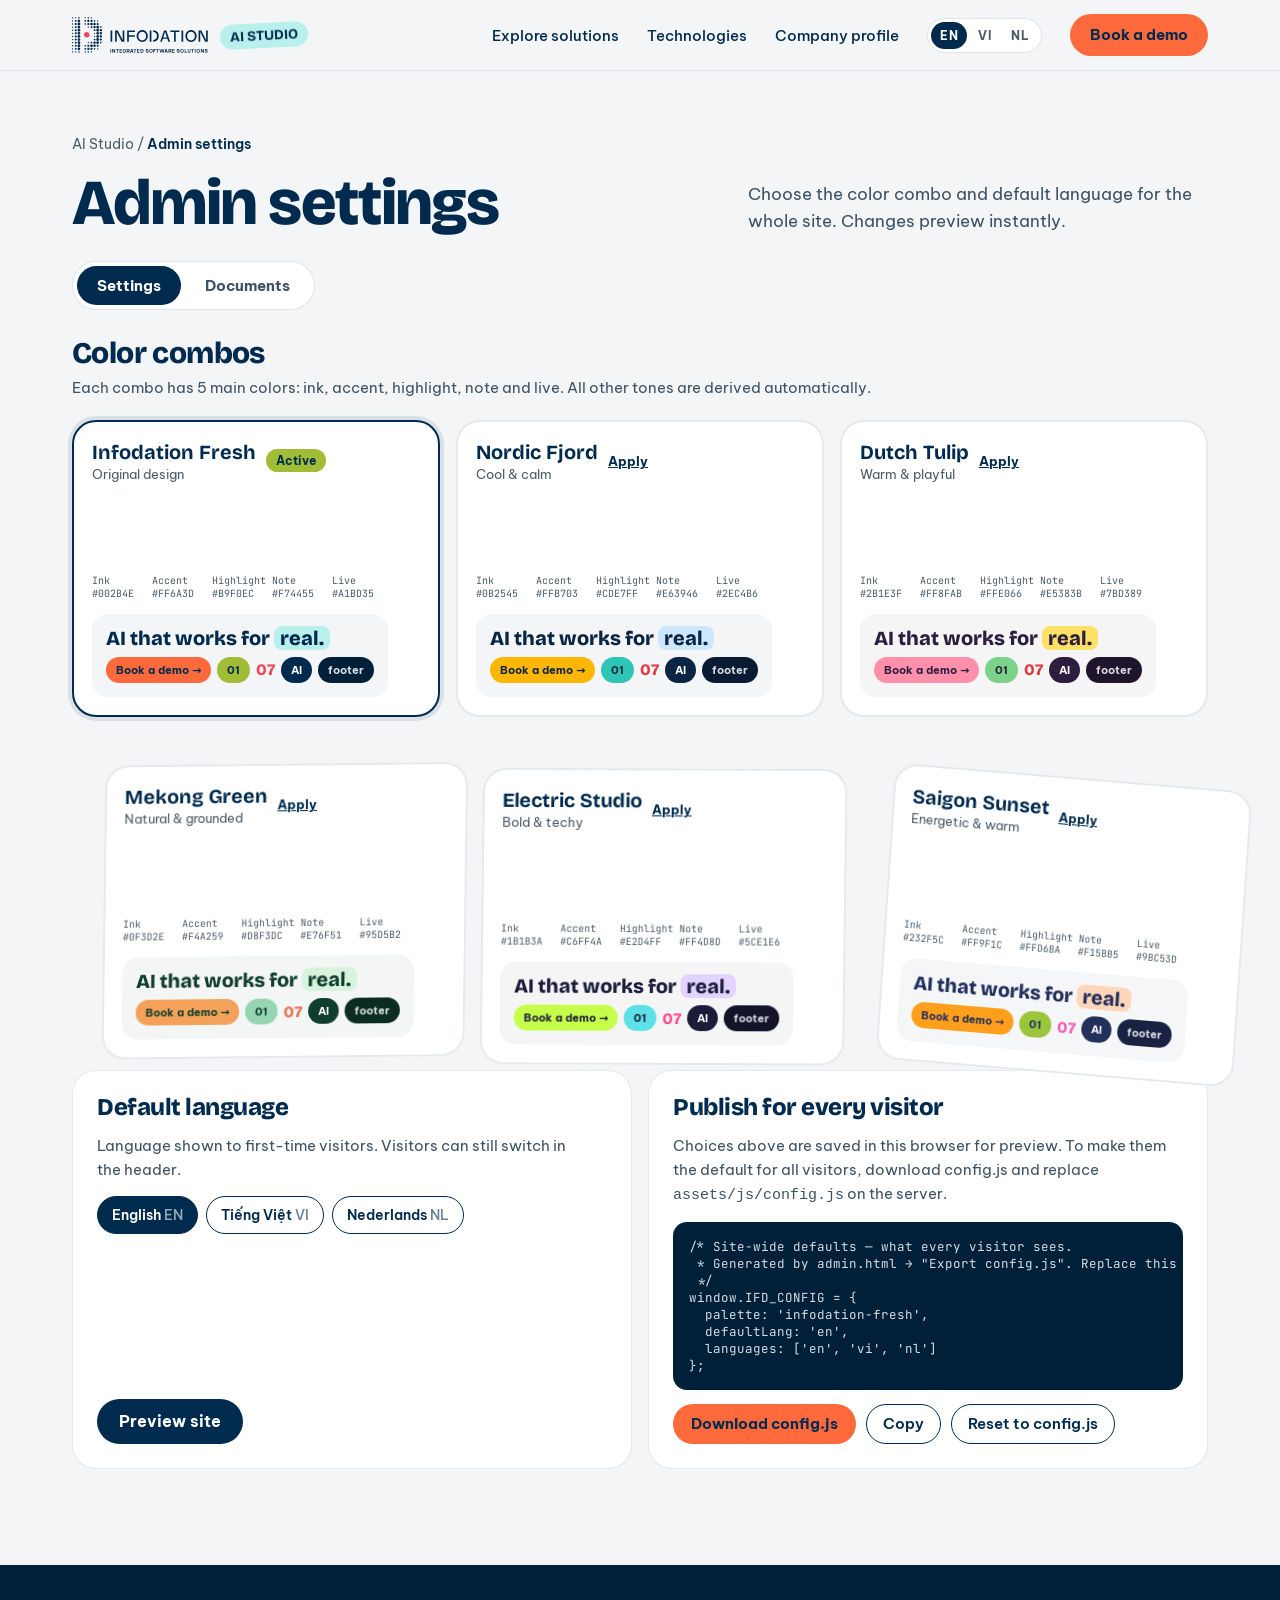
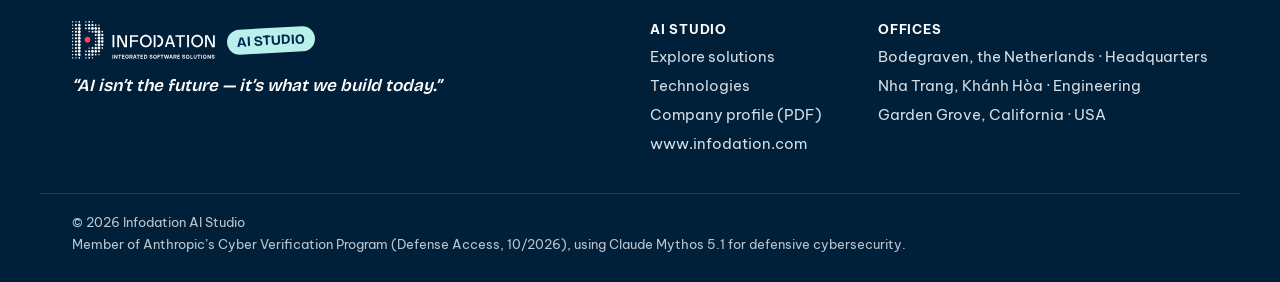
==== commit e2dba7e4: "Redesign v2: IntelliDOC & IntelliCALL pages, client logos, motion polish - Apply Redesign (2) to hom" ====
--- a/admin.html
+++ b/admin.html
@@ -88,6 +88,7 @@
 <script src="assets/js/docs.js"></script>
 <script src="assets/js/layout.js"></script>
 <script src="assets/js/motion.js"></script>
+<script src="assets/js/reveal.js"></script>
 <script src="assets/js/pages/admin.js"></script>
 <script src="assets/js/pages/admin-docs.js"></script>
 <script src="assets/js/app.js"></script>
--- a/assets/css/main.css
+++ b/assets/css/main.css
@@ -48,7 +48,13 @@
 .lead { margin: 0; font-size: 17px; line-height: 1.6; color: var(--text-2); }
 .eyebrow { font-size: 13px; font-weight: 700; letter-spacing: .08em; text-transform: uppercase; color: var(--text-3); }
 .hl { background: var(--pop); padding: 0 10px; border-radius: 12px; -webkit-box-decoration-break: clone; box-decoration-break: clone; }
-.hl-hero { background: var(--pop); padding: 0 12px; border-radius: 14px; display: inline-block; rotate: -1.5deg; }
+/* highlight sweeps in from left to right once the hero intro and card stack have landed */
+.hl-hero { background: linear-gradient(var(--pop), var(--pop)) no-repeat 0 0 / 0% 100%; padding: 0 12px; border-radius: 14px; display: inline-block; rotate: -1.5deg; animation: hlSweep 1s cubic-bezier(.65,0,.25,1) 2.3s forwards; }
+@keyframes hlSweep { to { background-size: 100% 100%; } }
+/* every highlighted phrase (.hl, IntelliDOC .idc-hlbg…) paints in left → right when it scrolls into view (reveal.js adds .on) */
+.hl { --sw: var(--pop); }
+.hl-sweep { background-color: transparent !important; background-image: linear-gradient(var(--sw), var(--sw)); background-repeat: no-repeat; background-size: 0% 100%; transition: background-size 1s cubic-bezier(.65,0,.25,1) .4s; }
+.hl-sweep.on { background-size: 100% 100%; }
 .c-pop { color: var(--pop); }
 .c-accent { color: var(--accent); }
 
@@ -80,7 +86,7 @@
 .footer .studio-tag, .bp-header .studio-tag { color: #002B4E; background: #B9F0EC; }
 .main-nav { display: flex; flex-wrap: wrap; align-items: center; gap: 28px; font-size: 15px; font-weight: 500; }
 .main-nav > a:not(.btn) { text-decoration: none; }
-.main-nav > a[aria-current="page"], .main-nav > a[aria-current="location"] { font-weight: 700; border-bottom: 2px solid var(--accent); padding-bottom: 2px; }
+.main-nav > a[aria-current="page"], .main-nav > a[aria-current="location"] { font-weight: 700; }
 .lang { display: inline-flex; align-items: center; gap: 2px; padding: 3px; border-radius: 999px; border: 1.5px solid var(--line-2); background: var(--surface); }
 .lang button { font: inherit; font-size: 12px; font-weight: 700; letter-spacing: .04em; border: 0; background: transparent; color: var(--text-3); padding: 6px 9px; border-radius: 999px; cursor: pointer; }
 .lang button[aria-pressed="true"] { background: var(--ink); color: #FFFFFF; }
@@ -116,14 +122,15 @@
 .stat-v { font-family: var(--f-display); font-weight: 800; font-size: 34px; }
 .stat-l { font-size: 14px; color: var(--text-3); }
 
-.stack { flex: 1 1 440px; min-width: 0; position: relative; height: 580px; perspective: 1400px; }
+.stack { flex: 1 1 440px; min-width: 0; position: relative; height: 575px; perspective: 1400px; }
 .stack-inner { position: absolute; inset: 0; transform-style: preserve-3d; }
-.scard { position: absolute; width: 62%; min-width: 230px; text-decoration: none; border-radius: 24px; padding: 20px 22px; box-shadow: var(--shadow); display: flex; flex-direction: column; gap: 10px; color: var(--ink); background: var(--surface); border: 1px solid var(--line); transition: box-shadow .25s ease; }
-.scard:hover { box-shadow: 0 30px 60px rgba(var(--ink-rgb), .22); }
+.scard { position: absolute; width: 76%; min-width: 300px; text-decoration: none; border-radius: 24px; padding: 20px 22px; box-shadow: var(--shadow); display: flex; flex-direction: column; gap: 10px; color: var(--ink); background: var(--surface); border: 1px solid var(--line); transition: box-shadow .25s ease; }
+.scard { transition: box-shadow .3s ease, scale .35s cubic-bezier(.2,.7,.2,1); }
+.scard:hover { scale: 1.035; box-shadow: 0 26px 50px rgba(var(--ink-rgb), .2); z-index: 9 !important; }
 .scard.c1 { top: 0; right: 0; rotate: 3deg; z-index: 1; }
-.scard.c2 { top: 138px; left: 0; rotate: -4deg; z-index: 2; background: var(--pop); border: 0; }
-.scard.c3 { top: 264px; right: 4%; rotate: 2deg; z-index: 3; }
-.scard.c4 { top: 384px; left: 6%; rotate: -2deg; z-index: 4; background: var(--ink); color: #FFFFFF; border: 0; }
+.scard.c2 { top: 130px; left: 0; rotate: -4deg; z-index: 2; background: var(--pop); border: 0; }
+.scard.c3 { top: 260px; right: 4%; rotate: 2deg; z-index: 3; }
+.scard.c4 { top: 390px; left: 6%; rotate: -2deg; z-index: 4; background: var(--ink); color: #FFFFFF; border: 0; }
 .scard.c4:hover { color: #FFFFFF; }
 .scard-top { display: flex; justify-content: space-between; align-items: center; gap: 10px; font-size: 12px; font-weight: 700; letter-spacing: .06em; text-transform: uppercase; color: var(--text-3); }
 .c2 .scard-top, .c2 .scard-lab { color: var(--pop-text); }
@@ -132,10 +139,10 @@
 .scard-status .dot { width: 8px; height: 8px; background: var(--live); }
 .scard-status .dot.ring { background: transparent; border: 2px solid var(--live); }
 .scard-name { font-family: var(--f-display); font-weight: 700; font-size: 21px; line-height: 1.15; }
-.scard-metric { display: flex; flex-wrap: wrap; align-items: baseline; gap: 2px 10px; }
+.scard-metric { display: flex; flex-wrap: nowrap; align-items: baseline; gap: 10px; }
 .scard-v { font-family: var(--f-display); font-weight: 800; font-size: 30px; white-space: nowrap; }
-.scard-lab { font-size: 13px; color: var(--text-3); }
-.stack-more { position: absolute; bottom: 8px; right: 6%; z-index: 5; rotate: 3deg; }
+.scard-lab { font-size: 13px; color: var(--text-3); white-space: nowrap; }
+.stack-more { position: absolute; bottom: 0; right: 6%; z-index: 5; rotate: 3deg; }
 
 /* ---------- marquee ---------- */
 .mq { overflow: hidden; background: var(--live); color: var(--ink); padding: 20px 0; transform-origin: 50% 0; }
@@ -175,12 +182,19 @@
 /* solution card */
 .card { background: var(--surface); color: var(--ink); border: 1px solid var(--line); border-radius: 24px; padding: 24px; display: flex; flex-direction: column; gap: 10px; min-height: 230px; position: relative; text-decoration: none; }
 .card.tall { min-height: 250px; }
+.brand-bar { display: block; width: 56px; height: 6px; border-radius: 999px; }
+@keyframes cardA { from { opacity: 0; translate: 0 22px; scale: .97; } to { opacity: 1; translate: 0 0; scale: 1; } }
+@keyframes cardB { from { opacity: 0; translate: 0 22px; scale: .97; } to { opacity: 1; translate: 0 0; scale: 1; } }
+.ga > * { animation: cardA .6s cubic-bezier(.2,.7,.2,1) backwards; animation-delay: calc(var(--i, 0) * 60ms); }
+.gb > * { animation: cardB .6s cubic-bezier(.2,.7,.2,1) backwards; animation-delay: calc(var(--i, 0) * 60ms); }
+@media (prefers-reduced-motion: reduce) { .ga > *, .gb > * { animation: none; } }
 .card.dark { background: var(--ink); color: #FFFFFF; }
 .card.dark .meta, .card.dark .card-pain, .card.dark .chip-lab, .card.dark .pending { color: var(--on-ink-2); }
 .card h2, .card h3 { margin: 0; font-family: var(--f-display); font-weight: 800; font-size: 23px; line-height: 1.15; }
 .card-pain { margin: 0; font-size: 15px; line-height: 1.5; color: var(--text-2); }
 .card-foot { margin-top: auto; padding-top: 14px; border-top: 1px solid var(--line-3); display: flex; flex-wrap: wrap; justify-content: space-between; align-items: center; gap: 10px; }
 .card.dark .card-foot { border-top-color: rgba(255,255,255,.14); }
+.card-foot.stacked { flex-direction: column; align-items: flex-start; gap: 14px; }
 .chip { display: inline-flex; align-items: baseline; gap: 6px; background: var(--bg); border-radius: 999px; padding: 6px 12px; }
 .card.dark .chip { background: rgba(255,255,255,.10); }
 .chip strong { font-family: var(--f-display); font-size: 17px; white-space: nowrap; }
@@ -197,10 +211,12 @@
 .bar-cta > span { font-size: 17px; }
 
 /* how we work */
-.offices { display: flex; flex-wrap: wrap; justify-content: center; gap: 12px; margin-bottom: -24px; perspective: 1200px; }
-.office { display: flex; align-items: center; gap: 10px; background: var(--surface); border: 1px solid var(--line); border-radius: 16px; padding: 12px 16px; }
-.office-n { font-weight: 700; font-size: 15px; }
-.office-s { font-size: 13px; color: var(--text-3); }
+.offices { display: grid; grid-template-columns: repeat(auto-fit, minmax(300px, 1fr)); gap: 14px; perspective: 1200px; }
+.office { display: flex; align-items: center; gap: 14px; background: var(--surface); border: 1px solid var(--line); border-radius: 20px; padding: 18px 22px; position: relative; }
+.office svg { flex: none; }
+.office-n { font-weight: 700; font-size: 17px; }
+.office-s { font-size: 14px; color: var(--text-3); margin-top: 2px; }
+@media (max-width: 860px) { .offices { grid-template-columns: 1fr; } }
 .steps { list-style: none; margin: 0; padding: 0; display: grid; grid-template-columns: repeat(auto-fit, minmax(240px, 1fr)); gap: 16px; }
 .step { background: var(--bg); border-radius: 24px; padding: 26px; display: flex; flex-direction: column; gap: 12px; }
 .step-top { display: flex; justify-content: space-between; align-items: center; }
@@ -233,7 +249,13 @@
 .cert-s { font-size: 13px; color: var(--text-3); }
 .clients { display: grid; grid-template-columns: repeat(5, minmax(0, 1fr)); gap: 1px; background: var(--line-2); border: 1px solid var(--line-2); border-radius: 20px; overflow: hidden; font-family: var(--f-display); font-weight: 700; font-size: 21px; color: var(--client); perspective: 900px; }
 .clients > div { background: var(--bg); min-height: 88px; display: flex; align-items: center; justify-content: center; padding: 12px; text-align: center; transform-origin: 50% 0; backface-visibility: hidden; }
-.clients > div.more { font-family: var(--f-body); font-weight: 600; font-size: 15px; color: var(--text-3); }
+.clients > div.more { font-family: var(--f-body); font-weight: 600; font-size: 15px; color: var(--text-3); grid-column: 1 / -1; min-height: 60px; }
+.clients > div.logo { padding: 18px 22px; }
+.clients > div.logo img { display: block; max-width: 100%; max-height: 36px; width: auto; height: auto; object-fit: contain; }
+.clients > div.logo[data-logo="gridsz"] img { max-height: 46px; }
+.clients > div.logo[data-logo="ee-accommodations"] { padding: 12px 12px; }
+.clients > div.logo[data-logo="deheus"] img { max-height: 52px; }
+.clients > div.logo[data-logo="kbiz"] img { max-height: 48px; }
 @media (max-width: 900px) { .clients { grid-template-columns: repeat(2, minmax(0, 1fr)); } }
 
 /* vision band */
@@ -445,7 +467,7 @@
 .dl-copy > a.more { font-size: 14px; color: #B9F0EC; }
 
 .others { padding-top: 0; }
-.bp-cta { background: var(--ink); color: #FFFFFF; }
+.bp-cta { background-color: var(--bp); color: #FFFFFF; border-bottom: 1px solid rgba(140,175,220,.16); }
 .bp-cta .inner { padding-top: 104px; padding-bottom: 104px; display: flex; flex-wrap: wrap; gap: 56px; align-items: flex-start; }
 .bp-cta .copy { flex: 1 1 460px; display: flex; flex-direction: column; gap: 24px; }
 .bp-cta .h2 { font-size: clamp(36px, 4.4vw, 58px); line-height: 1.02; }
@@ -456,6 +478,8 @@
 .person .role { font-family: var(--f-mono); font-size: 11px; font-weight: 700; letter-spacing: .1em; color: var(--amber); }
 .person b { font-size: 17px; }
 .person a { color: var(--on-ink-1); font-size: 15px; text-decoration: none; }
+.person a.big { color: #FFFFFF; font-weight: 700; font-size: 18px; }
+.bp-cta .form input:focus, .bp-cta .form select:focus { border-color: var(--bp); box-shadow: 0 0 0 4px rgba(255,106,61,.22); }
 .bp-cta .form { flex: 1 1 400px; border-radius: 24px; padding: 30px; gap: 16px; }
 .bp-cta .form h3 { font-size: 24px; }
 .bp-cta .form input, .bp-cta .form select { padding: 12px 14px; border-radius: 10px; }
@@ -515,6 +539,20 @@
 }
 .intro { animation: introIn 1s cubic-bezier(.2,.75,.2,1) both; animation-delay: calc(var(--i, 0) * 70ms + 80ms); transform-origin: 50% 100%; }
 
+/* IntelliCAD hero (design v2): draw → fade → flow → rise → pop */
+.dd { stroke-dasharray: 1; stroke-dashoffset: 1; animation: drawIn 1.2s cubic-bezier(.65,0,.35,1) forwards; animation-delay: var(--d, 0ms); }
+.dfade { animation: dfade .8s ease backwards; animation-delay: var(--d, 0ms); }
+@keyframes dfade { from { opacity: 0; } }
+.dflow { animation: dflow 1.1s linear infinite, dfade .6s ease 1.1s backwards; }
+@keyframes dflow { to { stroke-dashoffset: -22; } }
+.dspin { transform-box: fill-box; transform-origin: center; animation: dspin 16s linear infinite, dfade .6s ease .9s backwards; }
+@keyframes dspin { to { rotate: 360deg; } }
+.drise { transform-box: fill-box; transform-origin: 50% 100%; animation: drise 1.1s cubic-bezier(.2,.8,.2,1) 1.35s backwards; }
+@keyframes drise { from { transform: scaleY(0); opacity: 0; } }
+.dpop { transform-box: fill-box; transform-origin: center; animation: dpop .5s cubic-bezier(.3,1.4,.5,1) 2.3s backwards; }
+@keyframes dpop { from { opacity: 0; scale: 0; } }
+@media (prefers-reduced-motion: reduce) { .dd { animation: none; stroke-dashoffset: 0; } .dfade, .dflow, .dspin, .drise, .dpop { animation: none; } }
+
 /* blueprint line drawing */
 .draw > [pathLength], polyline.draw { stroke-dasharray: 1; stroke-dashoffset: 1; animation: drawIn 1.6s .35s cubic-bezier(.5,0,.2,1) forwards; }
 @keyframes drawIn { to { stroke-dashoffset: 0; } }
@@ -525,6 +563,8 @@
   .mq-track { animation: none; }
   .lift, .btn { transition: none; }
   .intro { animation: none; }
+  .hl-hero { animation: none; background-size: 100% 100%; }
+  .hl-sweep { transition: none; background-size: 100% 100%; }
 }
 
 /* ---------- admin ---------- */
@@ -579,15 +619,63 @@
 .doc-progress { height: 4px; border-radius: 4px; background: var(--line-2); overflow: hidden; }
 .doc-progress i { display: block; height: 100%; width: 0; background: var(--live); transition: width .2s; }
 
+/* ---------- design v2: micro-interactions + scroll reveal (shared by every page) ---------- */
+.arw { display: inline-block; transition: translate .3s cubic-bezier(.2,.7,.2,1); }
+a:hover .arw, button:hover .arw { translate: 5px 0; }
+.site-header { transition: box-shadow .3s ease; }
+.scrolled .site-header { box-shadow: 0 10px 30px rgba(var(--ink-rgb), .10); }
+.main-nav > a:not(.btn) { position: relative; transition: color .25s ease; }
+.main-nav > a:not(.btn)::after { content: ""; position: absolute; left: 0; right: 0; bottom: -6px; height: 2px; border-radius: 2px; background: var(--accent); scale: 0 1; transform-origin: left center; transition: scale .35s cubic-bezier(.2,.7,.2,1); }
+.main-nav > a:not(.btn):hover::after, .main-nav > a[aria-current]::after { scale: 1 1; }
+.main-nav > a.btn:hover { box-shadow: 0 8px 20px rgba(255,106,61,.35); }
+.chip { transition: scale .25s cubic-bezier(.2,.7,.2,1); }
+.chip:hover { scale: 1.06; }
+.filters button { transition: background-color .25s ease, color .25s ease, border-color .25s ease, scale .2s ease, translate .25s cubic-bezier(.2,.7,.2,1), box-shadow .25s ease; }
+.filters button[aria-pressed="false"]:hover { background-color: #E3F7F5; translate: 0 -2px; box-shadow: 0 6px 14px rgba(var(--ink-rgb), .10); }
+.filters button:active, [role=tab]:active { scale: .96; }
+.search { transition: border-color .2s ease, box-shadow .2s ease; }
+.search:hover { border-color: rgba(var(--ink-rgb), .55); }
+.search:focus-within { border-color: var(--ink); box-shadow: 0 0 0 4px rgba(185,240,236,.7); outline: none; }
+form input, form select, form textarea { transition: border-color .2s ease, box-shadow .2s ease, background-color .2s ease; }
+form input:hover, form select:hover, form textarea:hover { border-color: rgba(0,0,0,.35); }
+form input:focus, form select:focus, form textarea:focus { outline: none; border-color: var(--ink); background-color: #FFFFFF; box-shadow: 0 0 0 4px rgba(185,240,236,.85); }
+
+@keyframes riseIn { from { opacity: 0; translate: 0 26px; filter: blur(8px); } to { opacity: 1; translate: 0 0; filter: blur(0); } }
+@keyframes dealIn { from { opacity: 0; translate: 0 70px; scale: .9; } to { opacity: 1; translate: 0 0; scale: 1; } }
+@keyframes sweep { from { background-size: 0% 100%; } to { background-size: 100% 100%; } }
+@keyframes paneIn { from { opacity: 0; translate: 0 14px; } to { opacity: 1; translate: 0 0; } }
+.rise-in { animation: riseIn .9s cubic-bezier(.2,.7,.2,1) backwards; animation-delay: var(--d, 0ms); }
+.deal { animation: dealIn 1.1s cubic-bezier(.16,.84,.3,1) backwards; animation-delay: var(--d, 0ms); }
+.sweep { background-repeat: no-repeat; background-size: 100% 100%; animation: sweep .9s cubic-bezier(.65,0,.25,1) .75s backwards; }
+.pane { animation: paneIn .5s cubic-bezier(.2,.7,.2,1) backwards; }
+.fx [data-reveal] { opacity: 0; translate: 0 30px; filter: blur(6px); transition: opacity .9s cubic-bezier(.2,.7,.2,1), translate .9s cubic-bezier(.2,.7,.2,1), filter .9s cubic-bezier(.2,.7,.2,1), transform .25s ease, box-shadow .25s ease; transition-delay: calc(var(--i,0) * 80ms), calc(var(--i,0) * 80ms), calc(var(--i,0) * 80ms), 0s, 0s; }
+.fx [data-reveal].in { opacity: 1; translate: 0 0; filter: blur(0); }
+.fx [data-reveal=clip] { opacity: 1; translate: none; filter: none; clip-path: inset(8% 6% 8% 6% round 32px); transition: clip-path 1.2s cubic-bezier(.2,.7,.2,1); }
+.fx [data-reveal=clip] img { scale: 1.1; transition: scale 1.6s cubic-bezier(.2,.7,.2,1); }
+.fx [data-reveal=clip].in { clip-path: inset(0 0 0 0 round 0px); }
+.fx [data-reveal=clip].in img { scale: 1; }
+.fx [data-reveal=lines] { opacity: 1; translate: none; filter: none; }
+.ln { display: block; overflow: hidden; padding-bottom: .06em; }
+.ln > span { display: inline-block; }
+.fx [data-reveal=lines] .ln > span { translate: 0 110%; transition: translate 1s cubic-bezier(.2,.7,.2,1); transition-delay: calc(var(--l,0) * 130ms); }
+.fx [data-reveal=lines].in .ln > span { translate: 0 0; }
+.mq { -webkit-mask-image: linear-gradient(90deg, transparent, #000 7%, #000 93%, transparent); mask-image: linear-gradient(90deg, transparent, #000 7%, #000 93%, transparent); }
+@media (prefers-reduced-motion: reduce) {
+  .rise-in, .deal, .sweep, .pane { animation: none; }
+  .arw, .chip, .main-nav > a:not(.btn)::after { transition: none; }
+}
+
 /* ---------- small screens ---------- */
 @media (max-width: 640px) {
   .wrap { padding-left: 16px; padding-right: 16px; }
   .hero { padding-top: 40px; gap: 40px; }
-  .stack { height: 680px; }
-  .scard { width: 80%; min-width: 0; }
-  .scard.c2 { top: 165px; }
-  .scard.c3 { top: 330px; }
-  .scard.c4 { top: 490px; }
+  .stack { height: 770px; }
+  .scard { width: 86%; min-width: 0; }
+  .scard-metric { flex-wrap: wrap; gap: 2px 10px; }
+  .scard-lab { white-space: normal; }
+  .scard.c2 { top: 150px; }
+  .scard.c3 { top: 325px; }
+  .scard.c4 { top: 520px; }
   .stack-more { right: 0; rotate: 2deg; }
   .sec, .d-sec, .xp-wrap { padding-top: 72px; padding-bottom: 72px; }
   .vision .inner, .contact .inner, .bp-cta .inner { padding-top: 72px; padding-bottom: 72px; }
